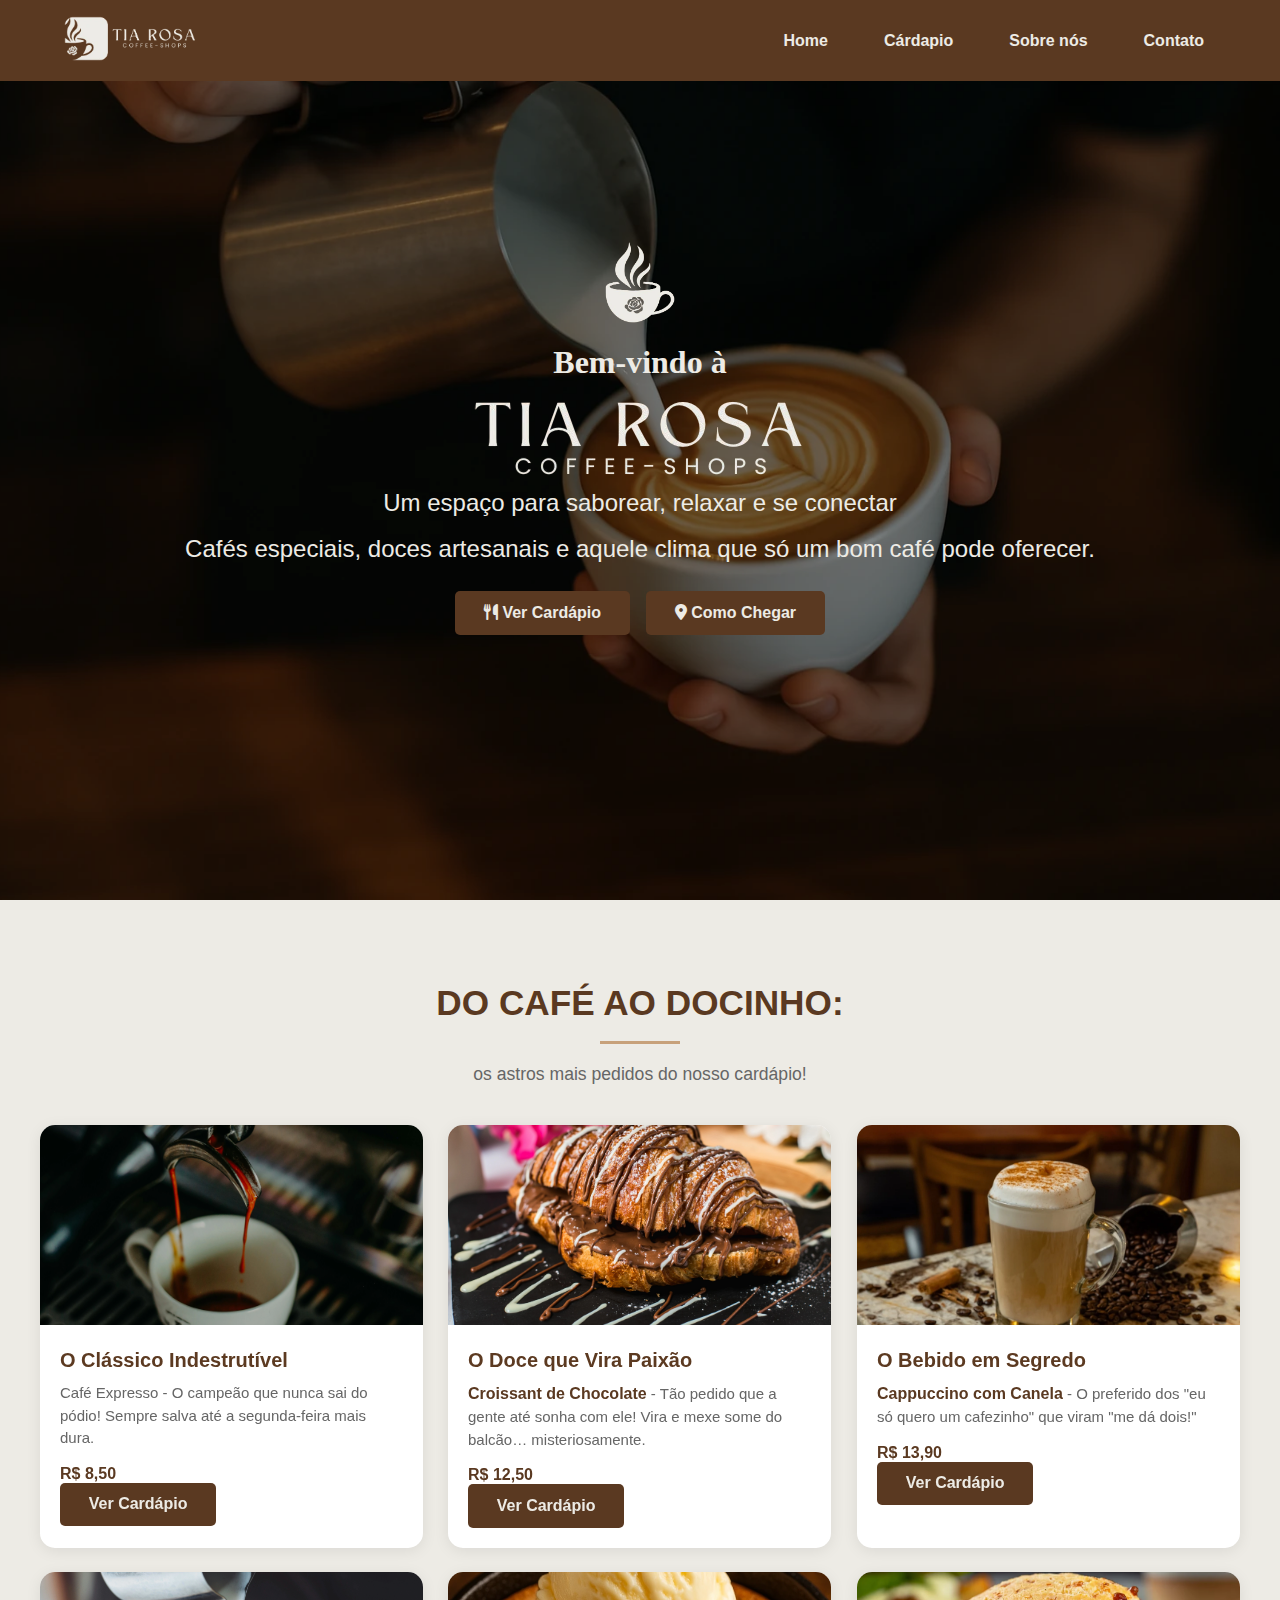
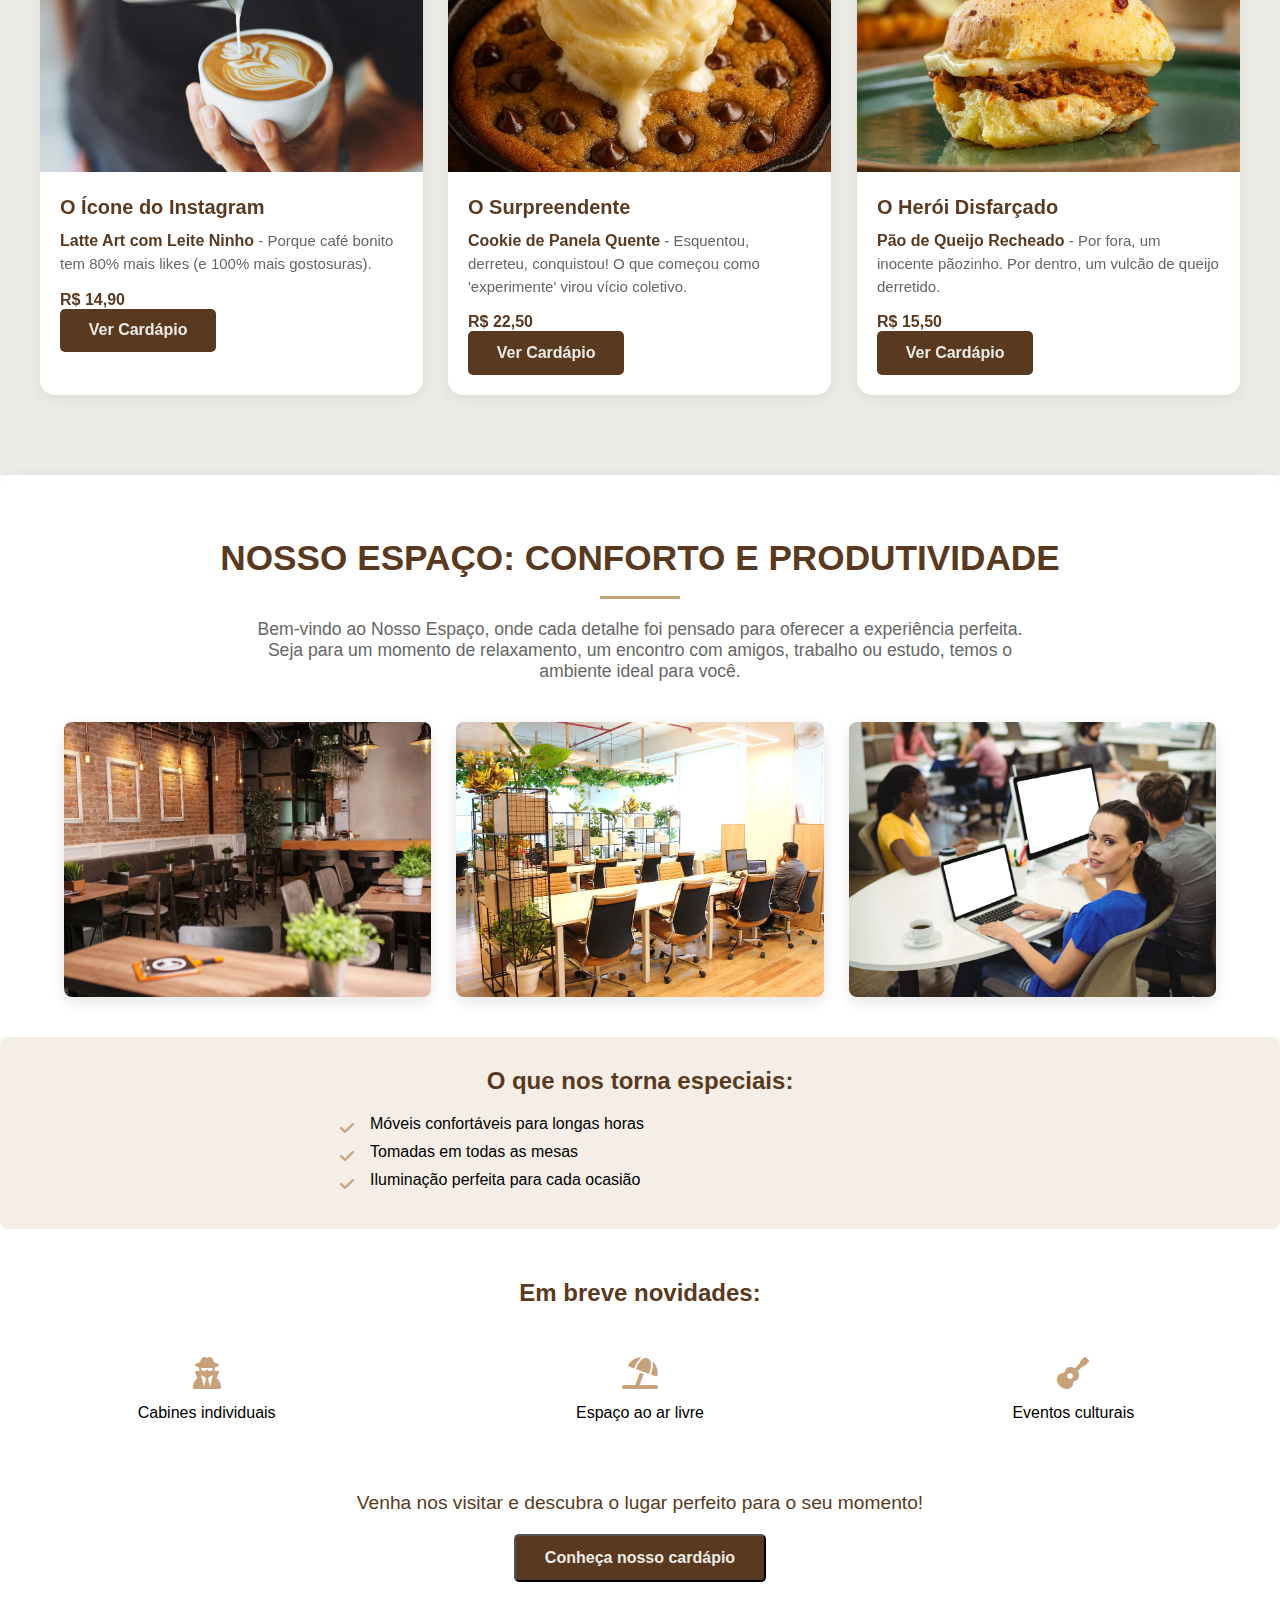
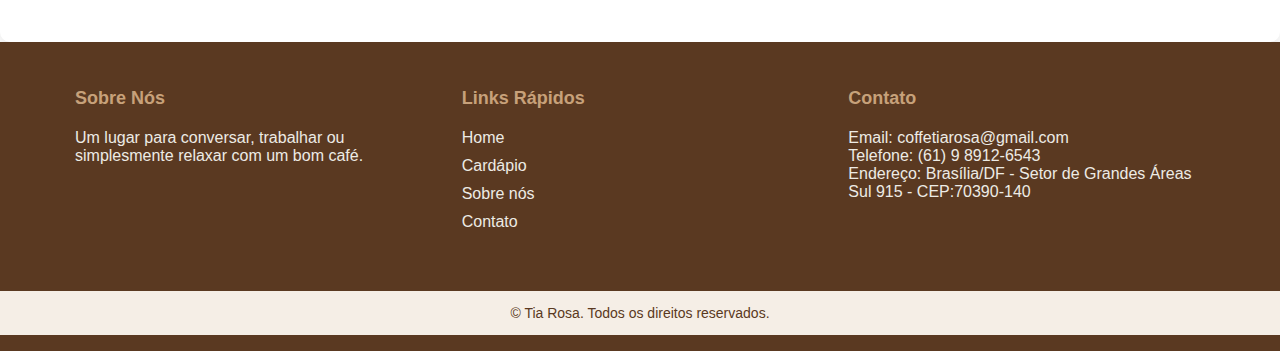
==== index.html @ d29bb800 "mensagem" ====
<!DOCTYPE html>
<html lang="pt-br">
  <head>
    <meta charset="UTF-8" />
    <meta name="viewport" content="width=device-width, initial-scale=1.0" />
    <link
      rel="stylesheet"
      href="https://cdnjs.cloudflare.com/ajax/libs/font-awesome/6.7.2/css/all.min.css"
      integrity="sha512-Evv84Mr4kqVGRNSgIGL/F/aIDqQb7xQ2vcrdIwxfjThSH8CSR7PBEakCr51Ck+w+/U6swU2Im1vVX0SVk9ABhg=="
      crossorigin="anonymous"
      referrerpolicy="no-referrer"
    />
    <link rel="stylesheet" href="css/styles.css" />
    <script src="js/scripts.js" defer></script>
    <title>Coffee-Shops Tia Rosa</title>
  </head>
  <body>
    <header id="header">
      <nav id="menu_principal">
        <div class="logo">
          <a href="index.html">
            <img src="img/logo.webp" alt="Logo do Site" />
          </a>
        </div>
        <ul class="itens-menu">
          <li><a href="index.html">Home</a></li>
          <li><a href="pages/cardapio.html">Cárdapio</a></li>
          <li><a href="pages/SobreNos.html">Sobre nós</a></li>
          <li><a href="pages/contato.html">Contato</a></li>
        </ul>
        <div class="menu-mobile" id="menu-mobile">
          <i class="fas fa-bars"></i>
        </div>
      </nav>
    </header>

    <main>
      <section id="home">
        <div class="container-home">
          <div class="title-home">
            <img
              src="img/Brown_and_Beige_Modern_Minimalist_Coffee_Shop_Logo-removebg-preview.webp"
              alt="logoxicara"
              class="logo-xicara"
            />
            <h2>Bem-vindo à</h2>
            <img
              src="img/5-removebg-preview.webp"
              alt="logoletras"
              class="logo-letras"
            />
            <p>Um espaço para saborear, relaxar e se conectar</p>
            <p>
              Cafés especiais, doces artesanais e aquele clima que só um bom
              café pode oferecer.
            </p>
            <div class="btn-container">
              <a href="/cardapio" class="btn">
                <i class="fas fa-utensils"></i> Ver Cardápio
              </a>
              <a href="/localizacao" class="btn">
                <i class="fas fa-map-marker-alt"></i> Como Chegar
              </a>
            </div>
          </div>
          <div class="fundo-home">
            <img src="img/fundo.webp" alt="BannerComXicaraDeCafe" />
          </div>
        </div>
      </section>

      <section id="cardapio_destaque">
        <h2 class="titulo-topo">Do café ao docinho:</h2>
        <p class="intro">os astros mais pedidos do nosso cardápio!</p>
        <div class="container-cards">
          <!-- Card 1 -->
          <div class="card">
            <img
              src="img/cafeee-xpresso.webp"
              alt="cafe expresso"
              class="card-imagem"
            />
            <div class="card-conteudo">
              <h3 class="card-titulo">O Clássico Indestrutível</h3>
              <p class="card-descricao">
                Café Expresso - O campeão que nunca sai do pódio! Sempre salva
                até a segunda-feira mais dura.
              </p>
              <p class="card-preco">R$ 8,50</p>
              <a href="./pages/cardapio.html" class="btn">Ver Cardápio</a>
            </div>
          </div>

          <!-- Card 2 -->
          <div class="card">
            <img
              src="img/Croissant-Chocolate.webp"
              alt="Croissant-Chocolate"
              class="card-imagem"
            />
            <div class="card-conteudo">
              <h3 class="card-titulo">O Doce que Vira Paixão</h3>
              <p class="card-descricao">
                <span>Croissant de Chocolate</span> - Tão pedido que a gente até
                sonha com ele! Vira e mexe some do balcão… misteriosamente.
              </p>
              <p class="card-preco">R$ 12,50</p>
              <a href="./pages/cardapio.html" class="btn">Ver Cardápio</a>
            </div>
          </div>

          <!-- Card 3 -->
          <div class="card">
            <img
              src="img/Cappuccino-Canela.webp"
              alt="Cappuccino Canela"
              class="card-imagem"
            />
            <div class="card-conteudo">
              <h3 class="card-titulo">O Bebido em Segredo</h3>
              <p class="card-descricao">
                <span>Cappuccino com Canela</span> - O preferido dos "eu só
                quero um cafezinho" que viram "me dá dois!"
              </p>
              <p class="card-preco">R$ 13,90</p>
              <a href="./pages/cardapio.html" class="btn">Ver Cardápio</a>
            </div>
          </div>

          <!-- Card 4 -->
          <div class="card">
            <img
              src="img/Latte-Art.webp"
              alt="Latte Art com Leite Ninho"
              class="card-imagem"
            />
            <div class="card-conteudo">
              <h3 class="card-titulo">O Ícone do Instagram</h3>
              <p class="card-descricao">
                <span>Latte Art com Leite Ninho</span> - Porque café bonito tem
                80% mais likes (e 100% mais gostosuras).
              </p>
              <p class="card-preco">R$ 14,90</p>
              <a href="./pages/cardapio.html" class="btn">Ver Cardápio</a>
            </div>
          </div>

          <!-- Card 5 -->
          <div class="card">
            <img
              src="img/cookie.webp"
              alt="Cookie de Panela Quente"
              class="card-imagem"
            />
            <div class="card-conteudo">
              <h3 class="card-titulo">O Surpreendente</h3>
              <p class="card-descricao">
                <span>Cookie de Panela Quente</span> - Esquentou, derreteu,
                conquistou! O que começou como 'experimente' virou vício
                coletivo.
              </p>
              <p class="card-preco">R$ 22,50</p>
              <a href="./pages/cardapio.html" class="btn">Ver Cardápio</a>
            </div>
          </div>

          <!-- Card 6 -->
          <div class="card">
            <img
              src="img/PãoQueijoRecheado.webp"
              alt="Pão de Queijo Recheado"
              class="card-imagem"
            />
            <div class="card-conteudo">
              <h3 class="card-titulo">O Herói Disfarçado</h3>
              <p class="card-descricao">
                <span>Pão de Queijo Recheado</span> - Por fora, um inocente
                pãozinho. Por dentro, um vulcão de queijo derretido.
              </p>
              <p class="card-preco">R$ 15,50</p>
              <a href="./pages/cardapio.html" class="btn">Ver Cardápio</a>
            </div>
          </div>
        </div>
      </section>

      <section id="ambiente-container">
        <div class="container-ambiente">
          <h2 class="titulo-topo">Nosso Espaço: Conforto e Produtividade</h2>
          <p class="intro">
            Bem-vindo ao <span>Nosso Espaço</span>, onde cada detalhe foi
            pensado para oferecer a experiência perfeita. Seja para um momento
            de relaxamento, um encontro com amigos, trabalho ou estudo, temos o
            ambiente ideal para você.
          </p>

          <div class="galeria-tres-imagens">
            <!-- Item 1 - Lounge Musical -->
            <div class="imagem-item">
              <img
                src="img/mesas-cafeteria.webp"
                alt="Área lounge com música ambiente"
              />
              <div class="info-hover">
                <div class="info-content">
                  <h3><i class="fas fa-music"></i> Lounge Musical</h3>
                  <p>
                    Ambiente acolhedor com música ambiente suave, perfeito para
                    relaxar ou conversar.
                  </p>
                  <ul>
                    <li><i class="fas fa-couch"></i> Sofás confortáveis</li>
                    <li>
                      <i class="fas fa-headphones"></i> Playlist selecionada
                    </li>
                    <li><i class="fas fa-coffee"></i> Bebidas especiais</li>
                  </ul>
                </div>
              </div>
            </div>

            <!-- Item 2 - Área de Silêncio -->
            <div class="imagem-item">
              <img
                src="img/espacosilencioso.webp"
                alt="Área silenciosa para estudos"
              />
              <div class="info-hover">
                <div class="info-content">
                  <h3><i class="fas fa-volume-mute"></i> Área de Silêncio</h3>
                  <p>
                    Espaço dedicado para quem precisa de concentração total.
                  </p>
                  <ul>
                    <li><i class="fas fa-book"></i> Mesas individuais</li>
                    <li>
                      <i class="fas fa-lightbulb"></i> Iluminação adequada
                    </li>
                    <li><i class="fas fa-plug"></i> Tomadas disponíveis</li>
                  </ul>
                </div>
              </div>
            </div>

            <!-- Item 3 - Área de Trabalho -->
            <div class="imagem-item">
              <img
                src="img/workplace.webp"
                alt="Mesas para trabalho com tomadas"
              />
              <div class="info-hover">
                <div class="info-content">
                  <h3><i class="fas fa-wifi"></i> Área de Trabalho</h3>
                  <p>
                    Ambiente perfeito para trabalhar ou estudar com conforto.
                  </p>
                  <ul>
                    <li>
                      <i class="fas fa-wifi"></i> Internet de alta velocidade
                    </li>
                    <li><i class="fas fa-chair"></i> Cadeiras ergonômicas</li>
                    <li><i class="fas fa-bolt"></i> Tomadas acessíveis</li>
                  </ul>
                </div>
              </div>
            </div>
          </div>

          <div class="destaques-section">
            <h3>O que nos torna especiais:</h3>
            <ul class="destaques-list">
              <li>
                <i class="fas fa-check"></i> Móveis confortáveis para longas
                horas
              </li>
              <li><i class="fas fa-check"></i> Tomadas em todas as mesas</li>
              <li>
                <i class="fas fa-check"></i> Iluminação perfeita para cada
                ocasião
              </li>
            </ul>
          </div>

          <div class="novidades-section">
            <h3>Em breve novidades:</h3>
            <div class="novidades-grid">
              <div class="novidade-item">
                <i class="fas fa-user-secret"></i>
                <p>Cabines individuais</p>
              </div>
              <div class="novidade-item">
                <i class="fas fa-umbrella-beach"></i>
                <p>Espaço ao ar livre</p>
              </div>
              <div class="novidade-item">
                <i class="fas fa-guitar"></i>
                <p>Eventos culturais</p>
              </div>
            </div>
          </div>

          <div class="cta-section">
            <p>
              Venha nos visitar e descubra o lugar perfeito para o seu momento!
            </p>
            <a href="pages/cardapio.html"
              ><button class="btn">Conheça nosso cardápio</button></a
            >
          </div>
        </div>
      </section>
    </main>

    <footer>
      <div class="footer-container">
        <div class="footer-section">
          <h3>Sobre Nós</h3>
          <p>
            Um lugar para conversar, trabalhar ou simplesmente relaxar com um
            bom café.
          </p>
        </div>

        <div class="footer-section">
          <h3>Links Rápidos</h3>
          <ul>
            <li><a href="index.html">Home</a></li>
            <li><a href="pages/cardapio.html">Cardápio</a></li>
            <li><a href="pages/SobreNos.html">Sobre nós</a></li>
            <li><a href="pages/contato.html">Contato</a></li>
          </ul>
        </div>

        <div class="footer-section">
          <h3>Contato</h3>
          <p>Email: coffetiarosa@gmail.com</p>
          <p>Telefone: (61) 9 8912-6543</p>
          <p>
            Endereço: Brasília/DF - Setor de Grandes Áreas Sul 915 -
            CEP:70390-140
          </p>
        </div>
      </div>

      <div class="footer-bottom">
        <p>&copy; Tia Rosa. Todos os direitos reservados.</p>
      </div>
    </footer>
  </body>
</html>
---- css/styles.css ----
/* importação das fontes usadas no projeto */
@import url("https://fonts.googleapis.com/css2?family=Playfair+Display:wght@400;700&family=Poppins:wght@400;600&display=swap");

/* Reset básico */
* {
  margin: 0;
  padding: 0;
  box-sizing: border-box;
  font-family: "roboto", sans-serif;
}

/* Padronização das fontes */
html,
body {
  height: 1000px;
  width: 100%;
}

body h1 {
  font-family: "Playfair Display", serif;
}

/* NAV */
#menu_principal {
  display: flex;
  position: fixed;
  width: 100%;
  justify-content: space-between;
  align-items: center;
  padding: 1rem 4rem;
  background-color: #5a3921;
  z-index: 100;
}

.logo img {
  width: auto;
  height: 45px;
}

.itens-menu {
  display: flex;
  gap: 2rem;
  list-style: none;
}

.itens-menu a {
  display: inline-block;
  padding-inline: 12px;
  font-family: "Roboto", sans-serif;
  text-decoration: none;
  color: #edebe5;
  font-weight: bold;
  font-size: 16px;
  transition: all 0.4s ease;
  transform-origin: center;
}

.itens-menu a:hover {
  color: #d4a762;
  transform: scale(1.2);
}

.menu-mobile {
  display: none;
  cursor: pointer;
}

.menu-mobile i {
  color: #edebe5;
  font-size: 30px;
}

@media (max-width: 768px) {
  #menu_principal {
    padding: 1rem 2rem;
  }

  .itens-menu {
    position: fixed;
    top: 70px;
    left: -100%;
    width: 100%;
    height: calc(60vh - 70px);
    background-color: #5a3921;
    flex-direction: column;
    align-items: center;
    justify-content: flex-start;
    padding-top: 2rem;
    gap: 3rem;
    transition: 0.5s;
  }

  .itens-menu a {
    font-size: 22px;
  }

  .itens-menu.active {
    left: 0;
  }

  .menu-mobile {
    display: block;
  }

  .itens-menu a:hover {
    transform: scale(1.1);
  }
}

/* seção HOME */
#home {
  display: flex;
  width: 100%;
  height: 100%;
  overflow: hidden;
  align-content: center;
  justify-content: center;
}

.container-home {
  display: flex;
  position: relative;
  padding: 0 2rem;
  align-items: center;
  justify-content: center;
  min-height: 100vh;
  min-width: 100vw;
  box-sizing: border-box;
}

.title-home {
  position: relative;
  color: #edebe5;
  z-index: 2;
  text-align: center;
  max-width: 1200px;
  padding: 0 1rem;
}

.title-home h2 {
  font-size: 1.5;
  font-family: roboto;
  margin: 15px 0;
  line-height: 1.3;
}

.logo-xicara {
  width: 60px;
  height: auto;
}

.title-home p {
  font-size: 1rem;
  margin-top: 4px;
  margin-bottom: 10px;
  font-weight: 300;
  line-height: 1.5;
}

.fundo-home {
  position: absolute;
  top: 0;
  left: 0;
  width: 100%;
  height: 100%;
  z-index: 0;
}

.fundo-home img {
  width: 100%;
  height: 100%;
  object-fit: cover;
  filter: brightness(0.6);
  user-select: none;
  -webkit-user-drag: none;
  pointer-events: none;
}

.btn-container {
  display: flex;
  gap: 1rem;
  margin: 1.5rem 0;
  flex-wrap: wrap;
  justify-content: center;
}

.btn {
  display: inline-block;
  background-color: #5a3921;
  color: #edebe5;
  padding: 10px 20px;
  border-radius: 5px;
  text-decoration: none;
  font-weight: bold;
  transition: background-color 0.5s ease;
}

.btn:hover {
  background-color: #edebe5;
  color: #5a3921;
  transform: translateY(-2px);
  box-shadow: 0 4px 8px rgba(0, 0, 0, 0.1);
}

.btn:active {
  transform: translateY(0);
}

/* Tablets (768px e acima) */
@media (min-width: 768px) {
  .container-home {
    padding: 0 3rem;
  }

  .title-home h2 {
    font-size: 2rem;
  }

  .logo-xicara {
    width: 70px;
  }

  .title-home p {
    font-size: 1.5rem;
  }

  .btn {
    padding: 0.8rem 1.8rem;
    min-width: 150px;
    font-size: 1rem;
  }
}

/* Desktops (992px e acima) */
@media (min-width: 992px) {
  .container-home {
    padding: 0 4rem;
  }
}

/* seçao dos cards de destaque */
#cardapio_destaque {
  padding: 3rem 1rem;
  background-color: #edebe5;
}

.titulo-topo,
.descricao-topo {
  text-align: center;
  margin: 0 auto 1.5rem;
  line-height: 1.3;
}

.titulo-topo {
  font-size: clamp(1.75rem, 5vw, 2.375rem);
  color: #5c3a21;
  text-transform: uppercase;
}

.descricao-topo {
  font-size: clamp(1.25rem, 4vw, 1.75rem);
  font-weight: 600;
}

.container-cards {
  display: grid;
  grid-template-columns: repeat(auto-fit, minmax(min(300px, 100%), 1fr));
  gap: 1.5rem;
  max-width: 75rem;
  margin: 0 auto;
  padding: 0 1rem;
}

.card {
  background: #fff;
  border-radius: 0.9375rem;
  overflow: hidden;
  box-shadow: 0 0.1875rem 0.9375rem rgba(0, 0, 0, 0.08);
  transition: transform 0.2s ease-out, box-shadow 0.2s ease-out;
  will-change: transform;
}

.card:hover {
  transform: translateY(-0.3125rem);
  box-shadow: 0 0.3125rem 1.25rem rgba(0, 0, 0, 0.12);
}

.card-imagem {
  width: 100%;
  height: 12.5rem;
  object-fit: cover;
}

.card-conteudo {
  padding: 1.25rem;
}

.card-titulo {
  color: #5c3a21;
  margin-bottom: 0.625rem;
  font-size: 1.25rem;
  font-weight: 600;
}

.card-descricao {
  color: #666;
  margin-bottom: 0.9375rem;
  line-height: 1.5;
  font-size: 0.9375rem;
}

.card-descricao span,
.card-preco {
  color: #5a3921;
  font-weight: 600;
  font-size: 1rem;
}

@media (min-width: 48rem) {
  #cardapio_destaque {
    padding: 5rem 0;
  }

  .descricao-topo {
    margin-bottom: 3rem;
  }

  .container-cards {
    gap: 1.5625rem;
    padding: 0;
  }
}

/* seçao de Ambientes */
#ambiente-container {
  padding: 60px 0;
  background-color: #fff;
  border-radius: 10px;
  box-shadow: 0 5px 15px rgba(0, 0, 0, 0.1);
}

.titulo-topo {
  text-align: center;
  color: #5a3921;
  font-size: 2.2rem;
  margin-bottom: 20px;
  position: relative;
}

.titulo-topo::after {
  content: "";
  display: block;
  width: 80px;
  height: 3px;
  background: #c7a17a;
  margin: 15px auto;
}

.intro {
  text-align: center;
  max-width: 800px;
  margin: 0 auto 40px;
  font-size: 1.1rem;
  color: #666;
}

/* Galeria de Espaço */
.galeria-espaco {
  padding: 60px 0;
}

.section-title {
  text-align: center;
  color: #5a3921;
  font-size: 2.2rem;
  margin-bottom: 40px;
  position: relative;
}

.section-title::after {
  content: "";
  display: block;
  width: 80px;
  height: 3px;
  background: #c7a17a;
  margin: 15px auto;
}

.galeria-tres-imagens {
  display: grid;
  grid-template-columns: repeat(auto-fit, minmax(300px, 1fr));
  gap: 25px;
  padding: 0 4rem;
}

.imagem-item {
  position: relative;
  border-radius: 8px;
  overflow: hidden;
  box-shadow: 0 5px 15px rgba(0, 0, 0, 0.1);
  transition: all 0.3s ease;
  aspect-ratio: 4/3;
}

.imagem-item img {
  width: 100%;
  height: 100%;
  object-fit: cover;
  display: block;
  transition: transform 0.5s ease;
}

.info-hover {
  position: absolute;
  top: 0;
  left: 0;
  width: 100%;
  height: 100%;
  background: rgba(90, 57, 33, 0.9);
  color: #fff;
  display: flex;
  align-items: center;
  justify-content: center;
  opacity: 0;
  transition: opacity 0.3s ease;
  padding: 20px;
  box-sizing: border-box;
}

.imagem-item:hover .info-hover {
  opacity: 1;
}

.imagem-item:hover img {
  transform: scale(1.05);
}

.info-content {
  transform: translateY(20px);
  transition: transform 0.3s ease;
  width: 100%;
}

.imagem-item:hover .info-content {
  transform: translateY(0);
}

.info-content h3 {
  font-size: 1.5rem;
  margin-bottom: 15px;
  color: #c7a17a;
}

.info-content h3 i {
  margin-right: 10px;
}

.info-content p {
  margin-bottom: 15px;
  line-height: 1.6;
}

.info-content ul {
  list-style: none;
  padding: 0;
}

.info-content ul li {
  margin-bottom: 8px;
  font-size: 0.95rem;
}

.info-content ul li i {
  margin-right: 8px;
  color: #c7a17a;
  width: 20px;
  text-align: center;
}

/* Seção Destaques */
.destaques-section {
  background: #f5eee6;
  padding: 30px;
  border-radius: 8px;
  margin: 40px 0;
}

.destaques-section h3 {
  text-align: center;
  color: #5a3921;
  margin-bottom: 20px;
  font-size: 1.5rem;
}

.destaques-list {
  list-style: none;
  max-width: 600px;
  margin: 0 auto;
  align-content: center;
  justify-content: center;
}

.destaques-list li {
  margin-bottom: 10px;
  padding-left: 30px;
  position: relative;
}

.destaques-list i {
  color: #c7a17a;
  position: absolute;
  left: 0;
  top: 5px;
}

/* Seção Novidades */
.novidades-section {
  margin: 50px 0;
}

.novidades-section h3 {
  text-align: center;
  color: #5a3921;
  margin-bottom: 30px;
  font-size: 1.5rem;
}

.novidades-grid {
  display: grid;
  grid-template-columns: repeat(auto-fit, minmax(200px, 1fr));
  gap: 20px;
  text-align: center;
}

.novidade-item {
  padding: 20px;
}

.novidade-item i {
  font-size: 2rem;
  color: #c7a17a;
  margin-bottom: 15px;
  display: block;
}

/* CTA Section */
.cta-section {
  text-align: center;
  margin-top: 50px;
}

.cta-section p {
  font-size: 1.2rem;
  color: #5a3921;
  margin-bottom: 20px;
}

/* Responsividade */
@media (max-width: 768px) {
  .section-title {
    font-size: 1.8rem;
  }

  .galeria-tres-imagens {
    grid-template-columns: 1fr;
    padding: 0 1rem;
  }

  .info-hover {
    opacity: 1;
    background: rgba(90, 57, 33, 0.7);
  }

  .info-content {
    transform: translateY(0);
  }

  .titulo-topo {
    font-size: 1.8rem;
  }

  .ambientes-grid {
    grid-template-columns: 1fr;
  }
}

/* Seção footer */
footer {
  background-color: #5a3921;
  padding: 1rem 0;
}

.site-footer {
  background-color: #5a3921;
  color: #f5eee6;
  padding: 30px 0 0;
  margin-top: 40px;
}

.footer-container {
  display: flex;
  flex-wrap: wrap;
  justify-content: space-around;
  max-width: 1200px;
  margin: 0 auto;
  padding: 0 20px;
}

.footer-section {
  flex: 1;
  min-width: 250px;
  margin-top: 30px;
  margin-bottom: 30px;
  padding: 0 15px;
}

.footer-section h3 {
  color: #c7a17a;
  margin-bottom: 20px;
  font-size: 18px;
}

.footer-section p,
.footer-section a {
  color: #edebe5;
  text-decoration: none;
}

.footer-section a:hover {
  color: #d4a762;
}

.footer-section ul {
  list-style: none;
  padding: 0;
}

.footer-section ul li {
  margin-bottom: 10px;
}

.footer-bottom {
  text-align: center;
  padding: 14px 0;
  background-color: #f5eee6;
  margin-top: 20px;
}

.footer-bottom p {
  margin: 0;
  color: #5a3921;
  font-size: 14px;
}

/* Responsividade */
@media (max-width: 768px) {
  .footer-section {
    flex: 100%;
    text-align: center;
  }
}

/* PAGE DO CARDÁPIO */
/* Banner Principal */

#main {
  background-color: #f5eee6;
}

.banner {
  background: linear-gradient(rgba(0, 0, 0, 0.5), rgba(0, 0, 0, 0.5)),
    url("https://images.unsplash.com/photo-1445116572660-236099ec97a0?ixlib=rb-1.2.1&auto=format&fit=crop&w=1350&q=80");
  background-size: cover;
  background-position: center;
  color: #fff;
  text-align: center;
  padding: 6rem 1rem;
  margin-bottom: 2rem;
  position: relative;
}

.banner h2 {
  font-size: 2.5rem;
  margin-bottom: 1rem;
  text-shadow: 1px 1px 3px rgba(0, 0, 0, 0.5);
}

.banner p {
  font-size: 1.2rem;
  max-width: 600px;
  margin: 0 auto;
  text-shadow: 1px 1px 2px rgba(0, 0, 0, 0.5);
}

/* Navegação do Cardápio */
.menu-categories {
  display: flex;
  justify-content: center;
  gap: 15px;
  margin-bottom: 3rem;
  flex-wrap: wrap;
  padding: 0 1rem;
}

.category {
  padding: 0.8rem 1.8rem;
  background-color: #d4a762;
  color: #fff;
  border-radius: 30px;
  cursor: pointer;
  font-weight: 600;
  transition: all 0.3s;
  border: none;
  font-size: 0.95rem;
}

.category:hover {
  background-color: #b38b4a;
  transform: translateY(-2px);
}

.category.active {
  background-color: #6f4e37;
  box-shadow: 0 4px 8px rgba(0, 0, 0, 0.1);
}

/* Seção de Itens do Cardápio */
.menu-items {
  max-width: 900px;
  margin: 0 auto 0;
  padding: 1rem 1.5rem;
}

.menu-items h3 {
  color: #6f4e37;
  margin-bottom: 1.8rem;
  display: flex;
  align-items: center;
  gap: 12px;
  font-size: 1.6rem;
  font-weight: 600;
  padding-bottom: 0.5rem;
  border-bottom: 2px solid #d4a762;
}

.menu-items h3 i {
  font-size: 1.4rem;
  color: #d4a762;
}

/* Cards de Itens */
.item-card {
  display: flex;
  justify-content: space-between;
  align-items: center;
  background-color: #fff;
  padding: 1.8rem;
  margin-bottom: 1.2rem;
  border-radius: 10px;
  box-shadow: 0 3px 10px rgba(0, 0, 0, 0.08);
  transition: transform 0.3s, box-shadow 0.3s;
  border-left: 4px solid #d4a762;
}

.item-card:hover {
  transform: translateY(-5px);
  box-shadow: 0 8px 20px rgba(0, 0, 0, 0.12);
}

.item-info h4 {
  color: #6f4e37;
  margin-bottom: 0.6rem;
  font-size: 1.2rem;
  font-weight: 600;
}

.item-info p {
  color: #666;
  font-size: 0.95rem;
  max-width: 500px;
}

.price {
  font-weight: bold;
  color: #d4a762;
  font-size: 1.3rem;
  min-width: 80px;
  text-align: right;
}

/* PAGES SOBRE NÓS */
.sobre-nos {
  padding: 6rem 0;
  position: relative;
  overflow: hidden;
  background-color: #f5eee6;
}

.sobre-nos::before {
  content: "";
  position: absolute;
  top: 0;
  left: 0;
  width: 100%;
  height: 100%;
  background: linear-gradient(
    135deg,
    rgba(255, 255, 255, 0.9) 0%,
    rgba(255, 255, 255, 0.7) 100%
  );
  z-index: -1;
}

.sobre-container {
  max-width: 1200px;
  margin: 0 auto;
  padding: 0 2rem;
  display: grid;
  grid-template-columns: 1fr 1fr;
  gap: 4rem;
  align-items: center;
}

.sobre-conteudo {
  position: relative;
}

.sobre-conteudo h2 {
  font-size: 1rem;
  text-transform: uppercase;
  letter-spacing: 3px;
  color: #d4a762;
  margin-bottom: 1.5rem;
  font-weight: 600;
}

.sobre-conteudo h1 {
  font-size: clamp(2.5rem, 5vw, 3.5rem);
  font-weight: 700;
  line-height: 1.2;
  margin-bottom: 1.5rem;
  color: #5c3a21;
  position: relative;
  display: inline-block;
}

.sobre-conteudo h1::after {
  content: "";
  position: absolute;
  bottom: -10px;
  left: 0;
  width: 60px;
  height: 4px;
  background: #d4a762;
  border-radius: 2px;
}

.sobre-conteudo p {
  margin-bottom: 1.5rem;
  font-size: 1.1rem;
  color: #5a3921;
  line-height: 1.8;
}

.sobre-conteudo .destaque-sobre {
  font-size: 1.3rem;
  font-style: italic;
  color: #d4a762;
  margin: 2rem 0;
  padding-left: 2rem;
  border-left: 3px solid #d4a762;
  position: relative;
}

.sobre-conteudo .destaque-sobre span {
  display: inline-block;
  margin-left: 0.5rem;
  transform: translateY(2px);
}

.sobre-imagem {
  position: relative;
  border-radius: 20px;
  overflow: hidden;
  box-shadow: 0 25px 50px -12px rgba(0, 0, 0, 0.1);
  transform: perspective(1000px) rotateY(-5deg);
  transition: all 0.4s cubic-bezier(0.175, 0.885, 0.32, 1.1);
  height: 500px;
}

.sobre-imagem:hover {
  transform: perspective(1000px) rotateY(0deg);
}

.sobre-imagem img {
  width: 100%;
  height: 100%;
  object-fit: cover;
  transition: all 0.4s cubic-bezier(0.175, 0.885, 0.32, 1.1);
}

.sobre-imagem::before {
  content: "";
  position: absolute;
  top: 0;
  left: 0;
  width: 100%;
  height: 100%;
  background: linear-gradient(
    45deg,
    rgba(78, 205, 196, 0.1) 0%,
    rgba(255, 107, 107, 0.1) 100%
  );
  z-index: 1;
  mix-blend-mode: overlay;
}

/* Efeitos Decorativos */
.sobre-conteudo::after {
  content: "";
  position: absolute;
  top: -50px;
  right: -50px;
  width: 200px;
  height: 200px;
  background: radial-gradient(
    circle,
    rgba(255, 230, 109, 0.2) 0%,
    rgba(255, 230, 109, 0) 70%
  );
  z-index: -1;
}

/* Responsivo */
@media (max-width: 992px) {
  .sobre-container {
    grid-template-columns: 1fr;
    gap: 3rem;
  }

  .sobre-imagem {
    height: 400px;
    order: -1;
    max-width: 80%;
    margin: 0 auto;
  }
}

@media (max-width: 768px) {
  .sobre-nos {
    padding: 4rem 0;
  }

  .sobre-imagem {
    max-width: 100%;
    height: 350px;
  }

  .sobre-conteudo h1::after {
    width: 40px;
    bottom: -5px;
  }
}

/* PAGES DE CONTATOS */
.contact-page {
  max-width: 1200px;
  margin: 0 auto;
  padding: 2rem;
  display: grid;
  grid-template-columns: 1fr;
  gap: 3rem;
  color: #5c3a21;
}

.contact-page h2 {
  font-size: 2rem;
  margin-bottom: 1.5rem;
  color: #d4a762;
  position: relative;
  padding-bottom: 0.5rem;
}

.contact-page h2::after {
  content: "";
  position: absolute;
  bottom: 0;
  left: 0;
  width: 60px;
  height: 3px;
  background-color: #d4a762;
}

/* Seção de Informações de Contato */
.contact-info {
  background-color: #f5eee6;
  margin-top: 80px;
  padding: 2rem;
  border-radius: 8px;
  box-shadow: 0 4px 8px rgba(0, 0, 0, 0.1);
}

.info-container {
  display: grid;
  grid-template-columns: repeat(auto-fit, minmax(250px, 1fr));
  gap: 2rem;
}

.info-item {
  display: flex;
  gap: 1rem;
  align-items: flex-start;
}

.info-item i {
  font-size: 1.5rem;
  color: #d4a762;
  margin-top: 0.3rem;
}

.info-item h3 {
  font-size: 1.2rem;
  margin-bottom: 0.5rem;
  color: #5c3a21;
}

.info-item p {
  margin: 0.3rem 0;
  line-height: 1.4;
}

/* Seção do Formulário */
.contact-form {
  background-color: #fff;
  margin-top: 80px;
  padding: 2rem;
  border-radius: 8px;
  box-shadow: 0 4px 8px rgba(0, 0, 0, 0.1);
}

.form-group {
  margin-bottom: 1.5rem;
}

.form-group label {
  display: block;
  margin-bottom: 0.5rem;
  font-weight: 600;
  color: #5c3a21;
}

.form-group input,
.form-group textarea {
  width: 100%;
  padding: 0.8rem;
  border: 1px solid #f5eee6;
  border-radius: 4px;
  font-size: 1rem;
  transition: border-color 0.3s;
}

.form-group input:focus,
.form-group textarea:focus {
  outline: none;
  border-color: #d4a762;
}

.form-group textarea {
  resize: vertical;
  min-height: 120px;
}

/* Seção do Mapa */
.map {
  margin-top: 1rem;
}

.map-container {
  position: relative;
  padding-bottom: 56.25%;
  height: 0;
  overflow: hidden;
  border-radius: 8px;
  box-shadow: 0 4px 8px rgba(0, 0, 0, 0.1);
}

.map-container iframe {
  position: absolute;
  top: 0;
  left: 0;
  width: 100%;
  height: 100%;
  border: none;
}

/* Responsividade */
@media (min-width: 768px) {
  .contact-page {
    grid-template-columns: 1fr 1fr;
  }

  .map {
    grid-column: span 2;
  }
}

@media (min-width: 992px) {
  .contact-page {
    grid-template-columns: 1fr 1.5fr;
  }

  .map {
    grid-column: span 2;
  }
}
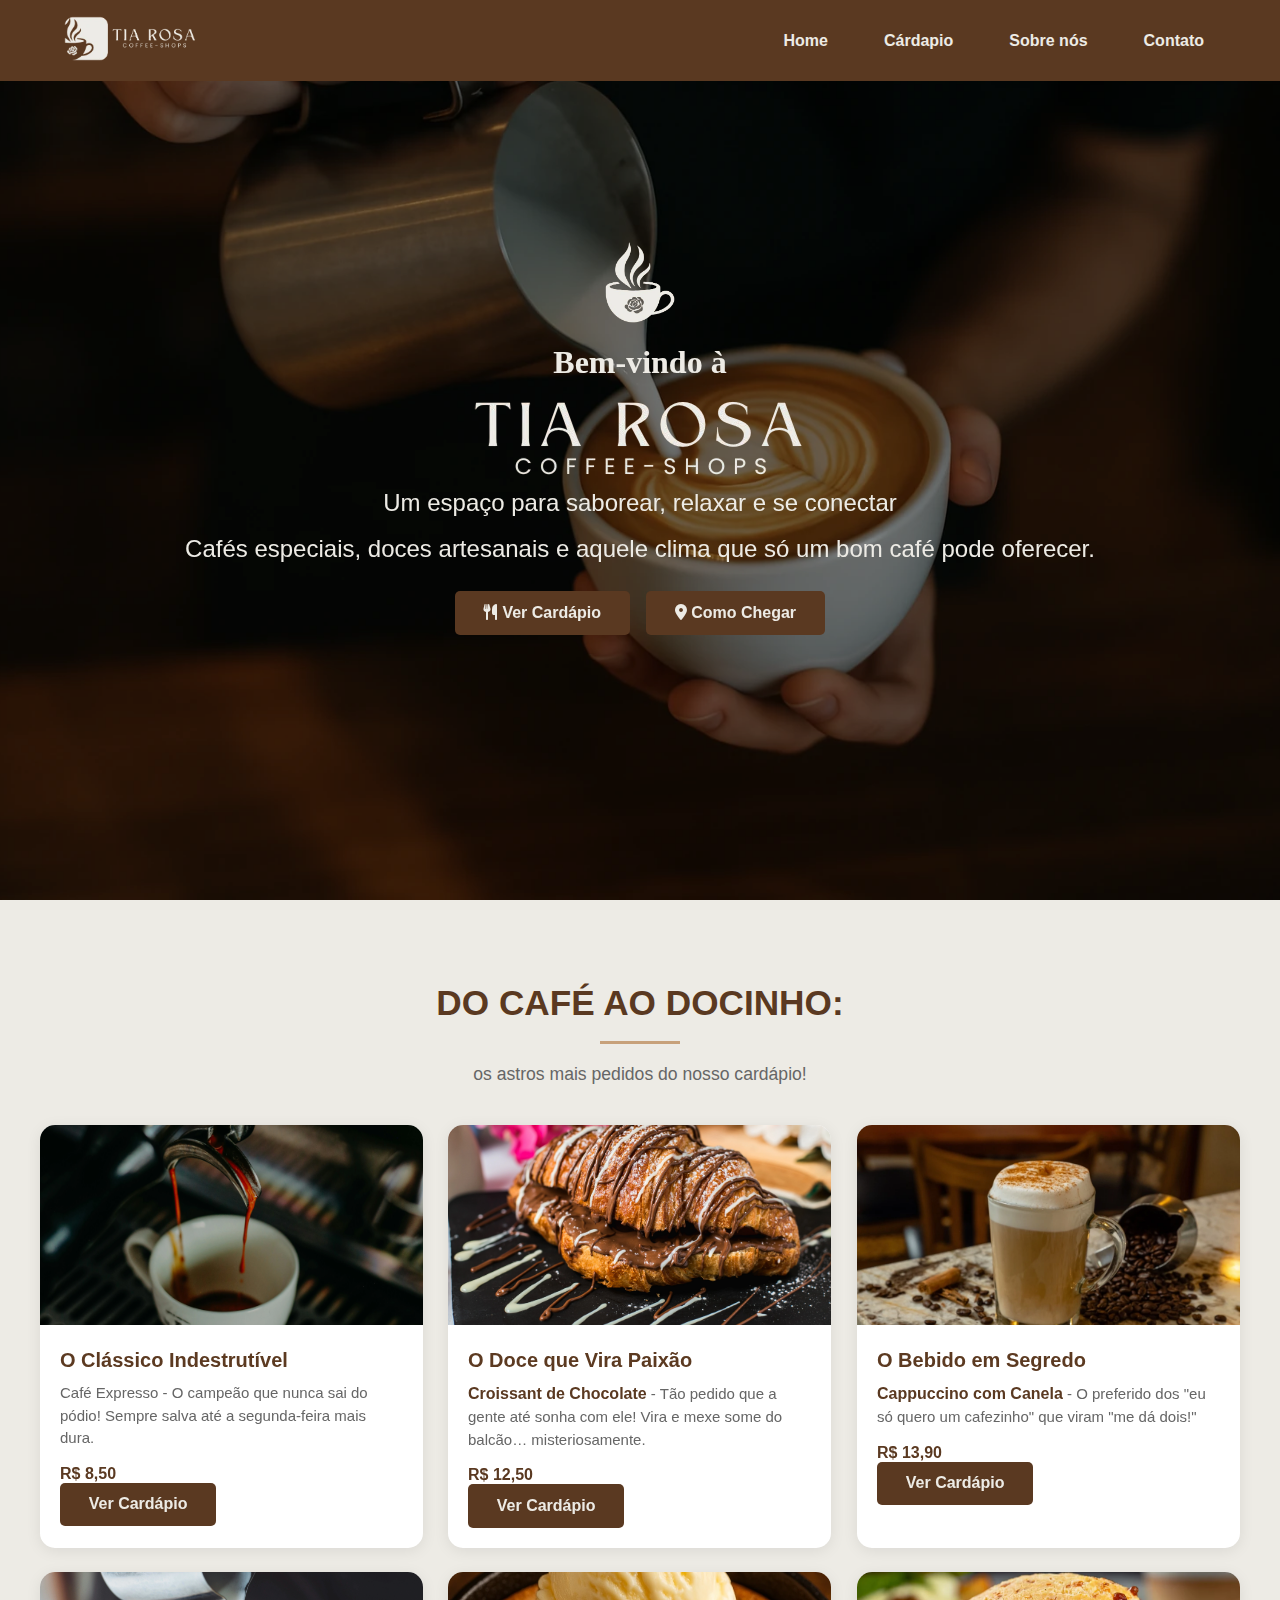
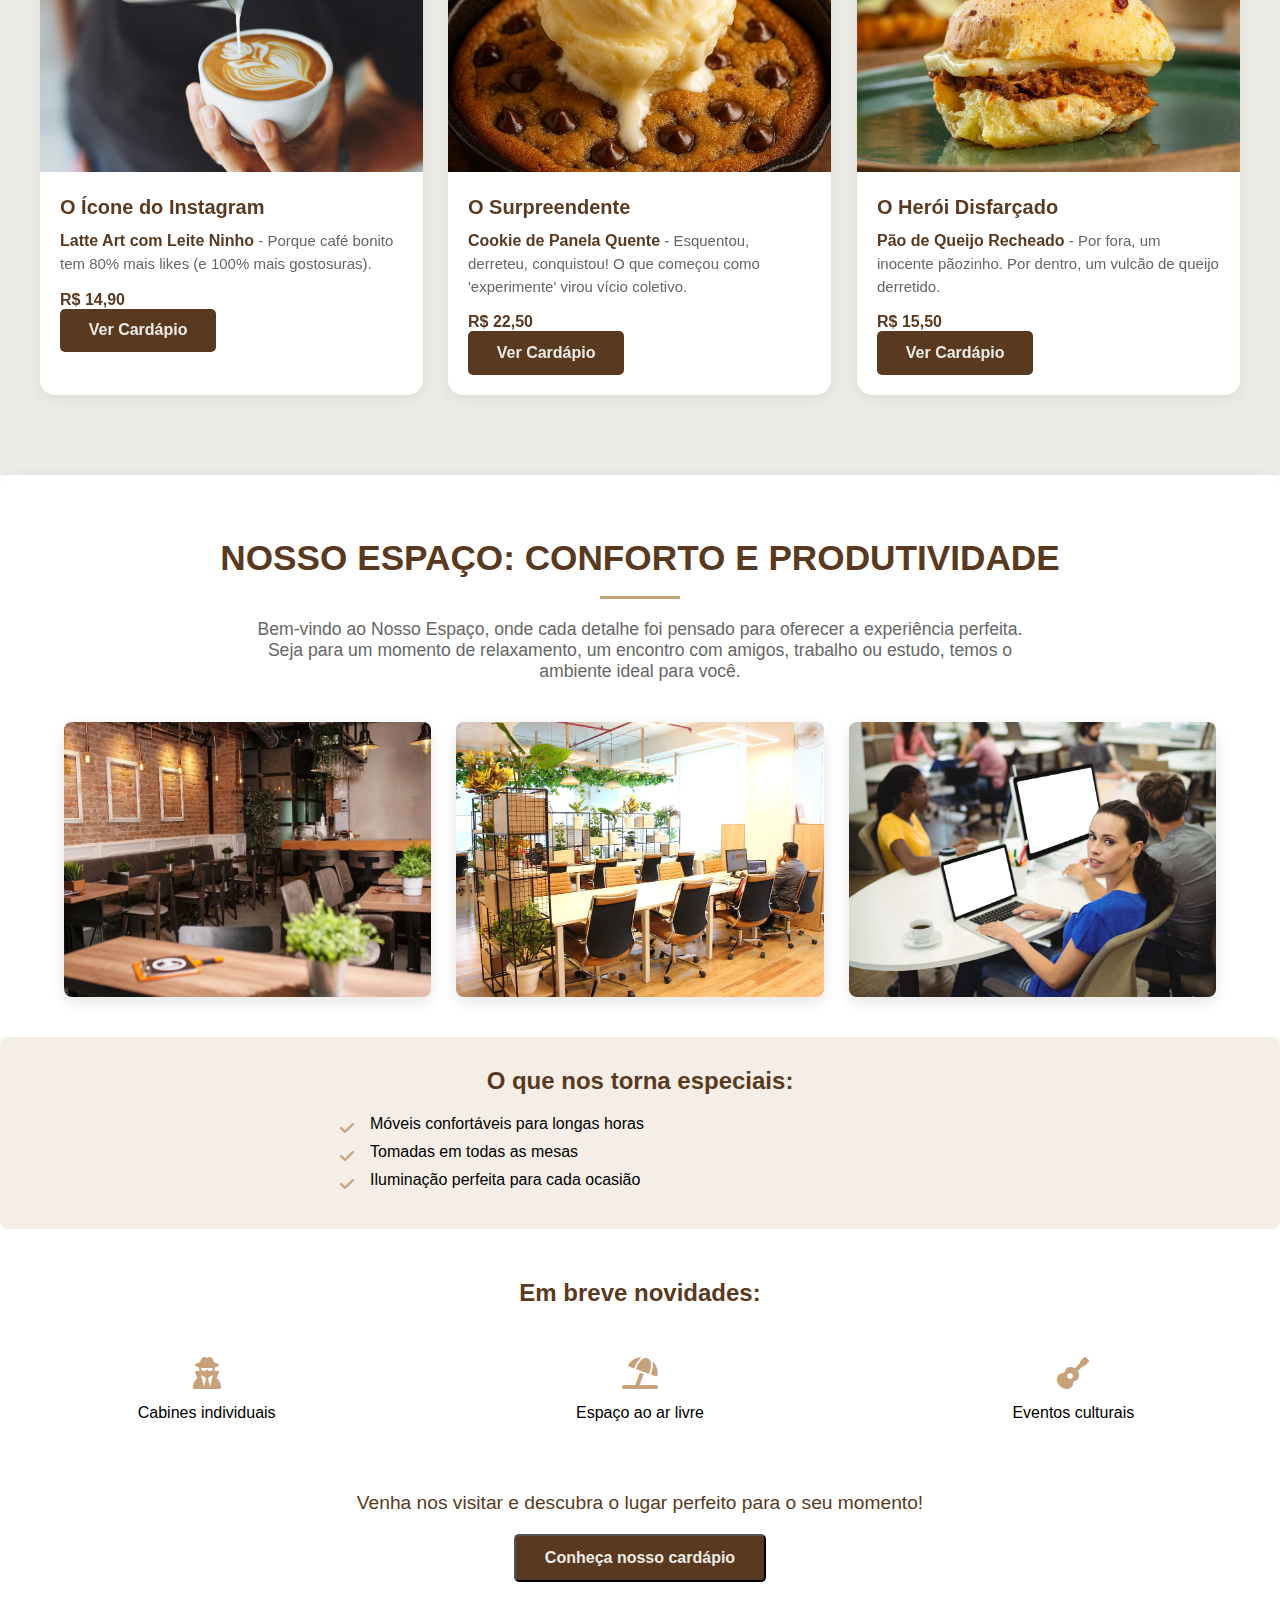
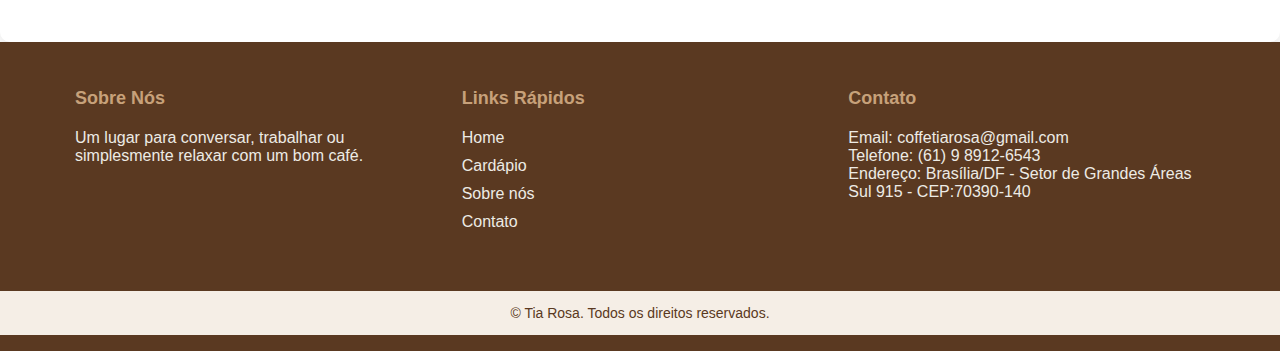
==== commit 67eb61da: "melhoria no codigo" ====
--- a/index.html
+++ b/index.html
@@ -10,6 +10,7 @@
       crossorigin="anonymous"
       referrerpolicy="no-referrer"
     />
+    <link rel="shortcut icon" type="image/ico" href="img/favicon.ico" />
     <link rel="stylesheet" href="css/styles.css" />
     <script src="js/scripts.js" defer></script>
     <title>Coffee-Shops Tia Rosa</title>
@@ -19,7 +20,7 @@
       <nav id="menu_principal">
         <div class="logo">
           <a href="index.html">
-            <img src="img/logo.webp" alt="Logo do Site" />
+            <img src="img/logo.webp" loading="lazy" alt="Logo do Site" />
           </a>
         </div>
         <ul class="itens-menu">
@@ -46,6 +47,7 @@
             <h2>Bem-vindo à</h2>
             <img
               src="img/5-removebg-preview.webp"
+              loading="lazy"
               alt="logoletras"
               class="logo-letras"
             />
@@ -55,16 +57,24 @@
               café pode oferecer.
             </p>
             <div class="btn-container">
-              <a href="/cardapio" class="btn">
+              <a href="/pages/cardapio.html" class="btn">
                 <i class="fas fa-utensils"></i> Ver Cardápio
               </a>
-              <a href="/localizacao" class="btn">
+              <a
+                href="https://maps.app.goo.gl/Pc4poq3y46LZgpKQ6"
+                class="btn"
+                target="_blank"
+              >
                 <i class="fas fa-map-marker-alt"></i> Como Chegar
               </a>
             </div>
           </div>
           <div class="fundo-home">
-            <img src="img/fundo.webp" alt="BannerComXicaraDeCafe" />
+            <img
+              src="img/fundo.webp"
+              loading="lazy"
+              alt="BannerComXicaraDeCafe"
+            />
           </div>
         </div>
       </section>
@@ -77,6 +87,7 @@
           <div class="card">
             <img
               src="img/cafeee-xpresso.webp"
+              loading="lazy"
               alt="cafe expresso"
               class="card-imagem"
             />
@@ -95,6 +106,7 @@
           <div class="card">
             <img
               src="img/Croissant-Chocolate.webp"
+              loading="lazy"
               alt="Croissant-Chocolate"
               class="card-imagem"
             />
@@ -113,6 +125,7 @@
           <div class="card">
             <img
               src="img/Cappuccino-Canela.webp"
+              loading="lazy"
               alt="Cappuccino Canela"
               class="card-imagem"
             />
@@ -131,6 +144,7 @@
           <div class="card">
             <img
               src="img/Latte-Art.webp"
+              loading="lazy"
               alt="Latte Art com Leite Ninho"
               class="card-imagem"
             />
@@ -149,6 +163,7 @@
           <div class="card">
             <img
               src="img/cookie.webp"
+              loading="lazy"
               alt="Cookie de Panela Quente"
               class="card-imagem"
             />
@@ -168,6 +183,7 @@
           <div class="card">
             <img
               src="img/PãoQueijoRecheado.webp"
+              loading="lazy"
               alt="Pão de Queijo Recheado"
               class="card-imagem"
             />
@@ -199,6 +215,7 @@
             <div class="imagem-item">
               <img
                 src="img/mesas-cafeteria.webp"
+                loading="lazy"
                 alt="Área lounge com música ambiente"
               />
               <div class="info-hover">
@@ -223,6 +240,7 @@
             <div class="imagem-item">
               <img
                 src="img/espacosilencioso.webp"
+                loading="lazy"
                 alt="Área silenciosa para estudos"
               />
               <div class="info-hover">
@@ -246,6 +264,7 @@
             <div class="imagem-item">
               <img
                 src="img/workplace.webp"
+                loading="lazy"
                 alt="Mesas para trabalho com tomadas"
               />
               <div class="info-hover">
--- a/css/styles.css
+++ b/css/styles.css
@@ -126,6 +126,7 @@
   min-height: 100vh;
   min-width: 100vw;
   box-sizing: border-box;
+  will-change: transform;
 }
 
 .title-home {
@@ -662,14 +663,13 @@
 
 /* PAGE DO CARDÁPIO */
 /* Banner Principal */
-
 #main {
   background-color: #f5eee6;
 }
 
 .banner {
   background: linear-gradient(rgba(0, 0, 0, 0.5), rgba(0, 0, 0, 0.5)),
-    url("https://images.unsplash.com/photo-1445116572660-236099ec97a0?ixlib=rb-1.2.1&auto=format&fit=crop&w=1350&q=80");
+    url("../img/fundocardapio.webp");
   background-size: cover;
   background-position: center;
   color: #fff;
@@ -729,6 +729,7 @@
   max-width: 900px;
   margin: 0 auto 0;
   padding: 1rem 1.5rem;
+  scroll-margin-top: 100px;
 }
 
 .menu-items h3 {
@@ -952,6 +953,7 @@
   }
 
   .sobre-imagem {
+    margin-top: 60px;
     max-width: 100%;
     height: 350px;
   }
